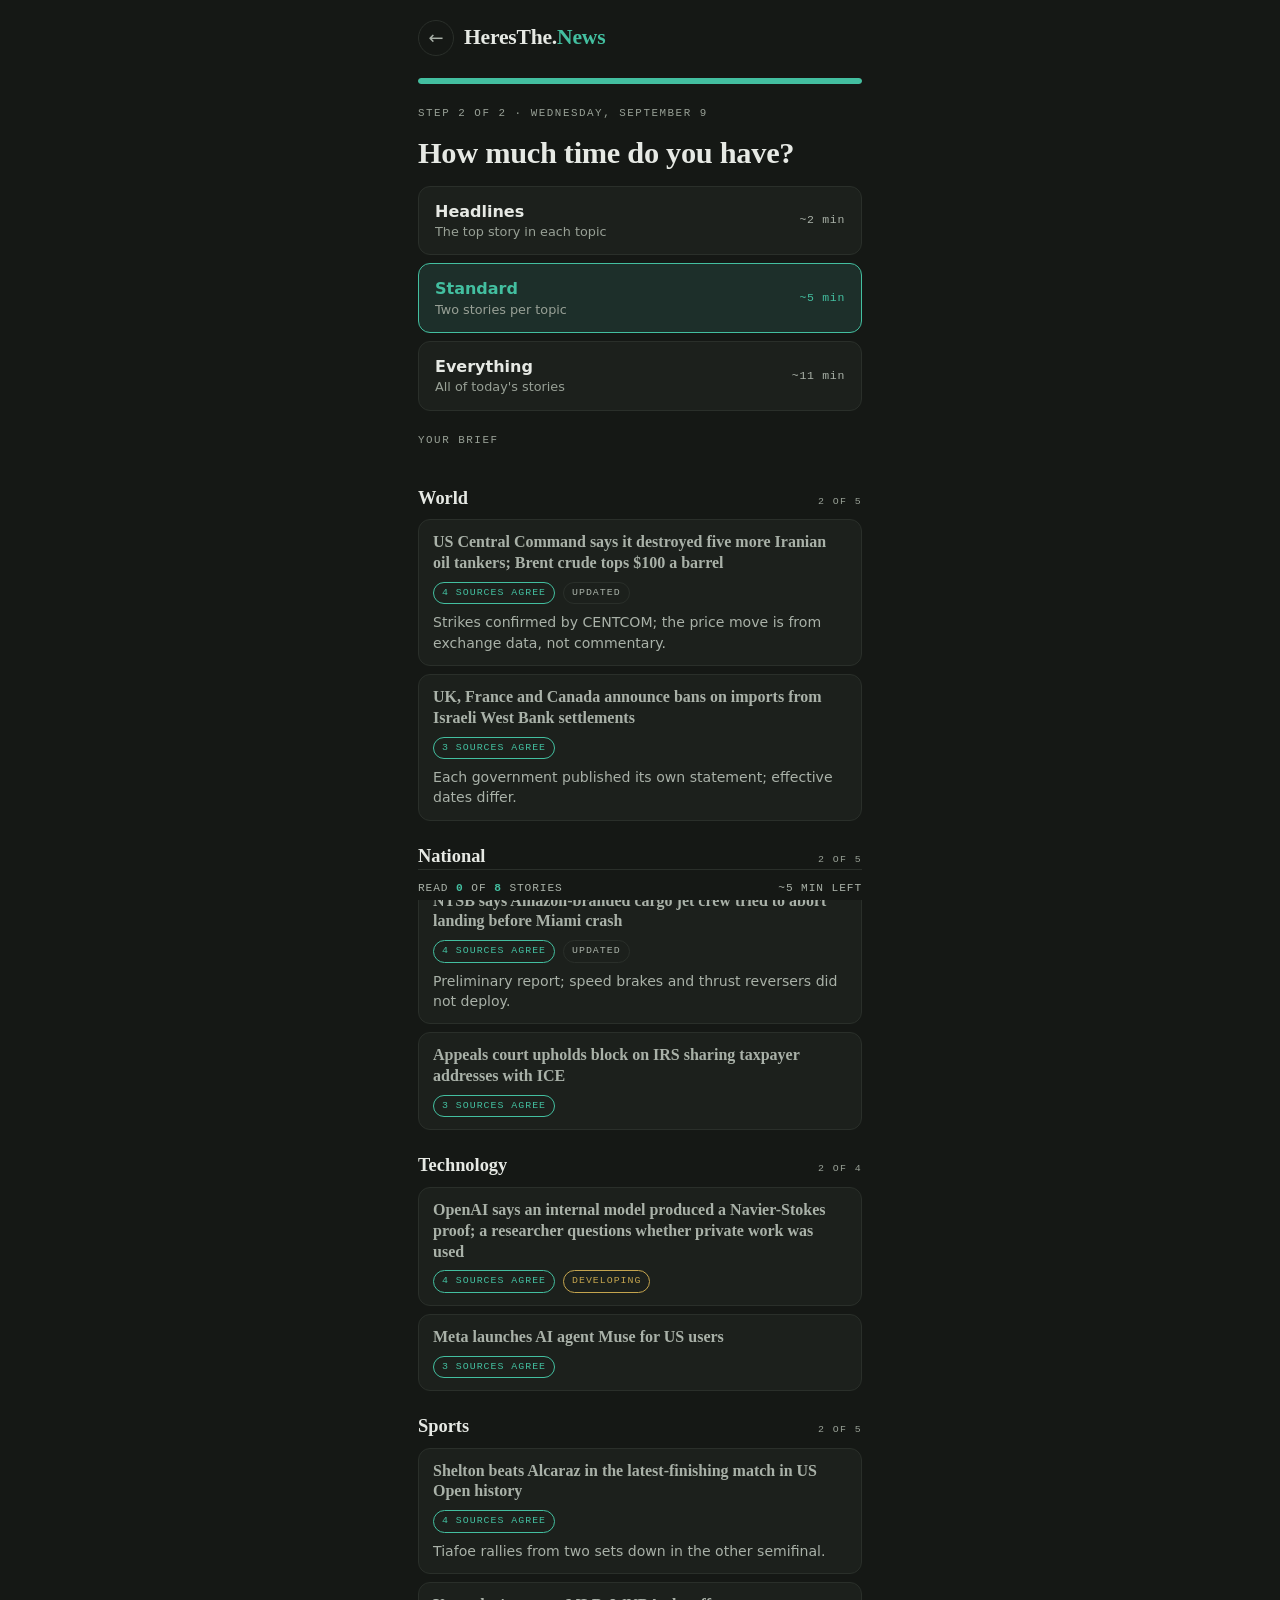
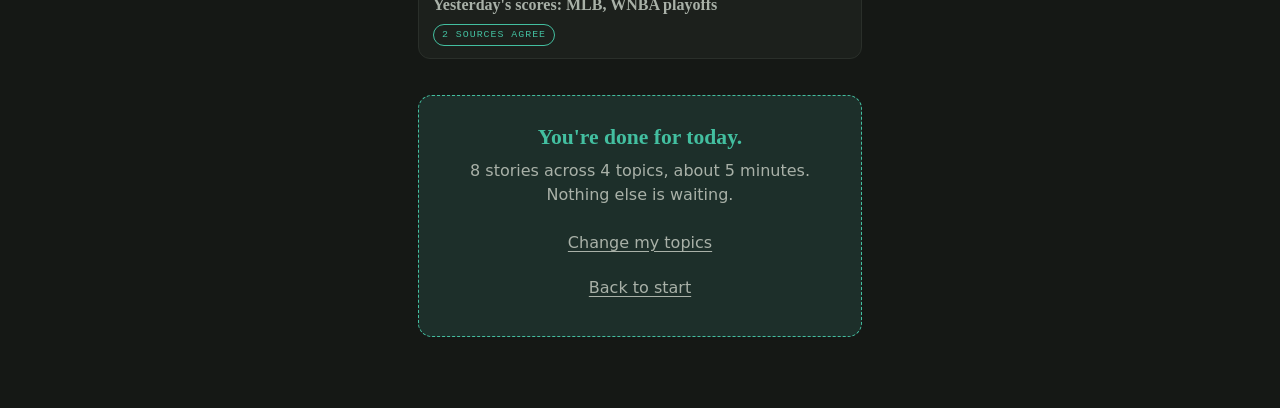
==== brief.html @ d8bd24c0 "Initial AI output: three screens built from BRIEF.md, untouched Landing (index.html), Pick your topi" ====
<!doctype html>
<html lang="en">
<head>
<meta charset="utf-8">
<meta name="viewport" content="width=device-width,initial-scale=1">
<title>HeresThe.News — Your brief</title>
<link rel="stylesheet" href="style.css">
</head>
<body>
<div class="app">
  <header class="masthead">
    <a class="back" href="index.html" aria-label="Back to start">&#8592;</a>
    <a class="brand" href="index.html">HeresThe.<em>News</em></a>
  </header>
  <div class="progress" aria-label="Step 2 of 2"><span style="width:100%"></span></div>

  <p class="eyebrow">Step 2 of 2 · Wednesday, September 9</p>
  <h1>How much time do you have?</h1>

  <div class="options" id="options">
    <label class="opt"><input type="radio" name="size" value="1"><span><span class="t">Headlines</span><span class="d">The top story in each topic</span></span><span class="cost" data-cost>~3 min</span></label>
    <label class="opt on"><input type="radio" name="size" value="2" checked><span><span class="t">Standard</span><span class="d">Two stories per topic</span></span><span class="cost" data-cost>~6 min</span></label>
    <label class="opt"><input type="radio" name="size" value="9"><span><span class="t">Everything</span><span class="d">All of today's stories</span></span><span class="cost" data-cost>~12 min</span></label>
  </div>

  <p class="eyebrow" id="briefLabel">Your brief</p>
  <div id="brief"></div>

  <section class="done" id="done">
    <h2>You're done for today.</h2>
    <p id="doneText"></p>
    <a class="btn btn-link" href="topics.html">Change my topics</a>
    <a class="btn btn-link" href="index.html">Back to start</a>
  </section>

  <div class="readbar" id="readbar"><span>Read <b id="readCount">0</b> of <b id="totalCount">0</b> stories</span><span id="timeLeft"></span></div>
</div>

<script>
const NAMES = {world:"World",national:"National",politics:"Politics",business:"Business",technology:"Technology",science:"Science",health:"Health",sports:"Sports",weather:"Weather",boxoffice:"Box Office",pop:"Pop Culture"};
const STORIES = {
  world:[
    ["US Central Command says it destroyed five more Iranian oil tankers; Brent crude tops $100 a barrel",4,"updated","Strikes confirmed by CENTCOM; the price move is from exchange data, not commentary."],
    ["UK, France and Canada announce bans on imports from Israeli West Bank settlements",3,"","Each government published its own statement; effective dates differ."],
    ["Typhoon warnings issued for Taiwan's east coast",3,"",""],
    ["EU parliament approves revised AI Act enforcement timeline",3,"",""],
    ["Chile counts votes in presidential runoff",2,"",""]],
  national:[
    ["NTSB says Amazon-branded cargo jet crew tried to abort landing before Miami crash",4,"updated","Preliminary report; speed brakes and thrust reversers did not deploy."],
    ["Appeals court upholds block on IRS sharing taxpayer addresses with ICE",3,"",""],
    ["FEMA opens disaster centers in three Gulf counties",2,"",""],
    ["Amtrak restores full Northeast Corridor service",3,"",""],
    ["Federal judge orders release of detained journalist",3,"",""]],
  politics:[
    ["Kavanaugh leaves Missouri's new congressional map blocked",4,"","A federal judge's conflicting order tells the state to use it; the Supreme Court has not resolved the split."],
    ["New Hampshire primary voters set Pappas-Sununu Senate matchup",3,"developing",""],
    ["Senate schedules vote on continuing resolution",2,"",""],
    ["Governors' association meets on disaster funding",2,"",""]],
  business:[
    ["US bars imports of some Canadian alcohol, dairy and motorcycles starting Sept. 29",4,"updated",""],
    ["Brent crude tops $100 a barrel; US gasoline averaged $4.07 on Aug. 31",3,"developing",""],
    ["Fed officials signal no change at next meeting",3,"",""]],
  technology:[
    ["OpenAI says an internal model produced a Navier-Stokes proof; a researcher questions whether private work was used",4,"developing",""],
    ["Meta launches AI agent Muse for US users",3,"",""],
    ["Apple sets September event date",3,"",""],
    ["Cloudflare outage traced to config push",2,"",""]],
  science:[
    ["Google DeepMind releases AI atlas mapping effects of 9 billion possible human DNA mutations",4,"",""],
    ["Rattlesnake blood proteins block venom toxins better than current antivenom in lab tests",3,"",""],
    ["NASA confirms Artemis III crew training schedule",2,"",""],
    ["Study links wildfire smoke to preterm births",3,"",""],
    ["New deep-sea vent species catalogued",2,"",""],
    ["Europa Clipper completes flyby",3,"",""]],
  health:[
    ["FDA grants accelerated approval to breast cancer drug camizestrant",3,"",""],
    ["FDA eases compounding rules to prevent shortage of newborn IV nutrition",3,"",""],
    ["CDC updates fall vaccine guidance",3,"",""]],
  sports:[
    ["Shelton beats Alcaraz in the latest-finishing match in US Open history",4,"","Tiafoe rallies from two sets down in the other semifinal."],
    ["Yesterday's scores: MLB, WNBA playoffs",2,"",""],
    ["NFL week 1 injury report",3,"",""],
    ["Ryder Cup captains announce picks",3,"",""],
    ["College football top 25 shuffles",2,"",""]],
  weather:[
    ["Lowell weakens to tropical storm and moves away from Hawaii; outages and damage remain on Kauai and Oahu",4,"updated",""]],
  boxoffice:[
    ["Spider-Man: Brand New Day leads Monday with $5.5m; domestic total $923.5m",3,"",""],
    ["Film producer Duncan Kenworthy to receive BAFTA Fellowship",2,"",""],
    ["Coyote vs. Acme holds second",2,"",""],
    ["The Odyssey passes $589m domestic",2,"",""]],
  pop:[
    ["South Park renamed 'South America' for its 29th season",3,"",""],
    ["Alex Warren's WILDCHILD debuts at No. 1 on two Billboard charts",3,"",""],
    ["Emmys announce presenters",2,"",""]]
};
const MIN_PER_STORY = 0.6;
const topics = JSON.parse(localStorage.getItem("htn.topics")||"null") || ["world","national","technology","sports"];
const briefEl = document.getElementById("brief");
let stories = [];

function render(){
  const per = +document.querySelector('input[name="size"]:checked').value;
  briefEl.innerHTML = topics.filter(t=>STORIES[t]).map(t => {
    const rows = STORIES[t].slice(0, per);
    return `<section class="section">
      <div class="section-head"><h2>${NAMES[t]}</h2><span class="eyebrow">${rows.length} of ${STORIES[t].length}</span></div>
      ${rows.map(([hd,src,flag,sum]) => `<article class="story">
        <p class="hd">${hd}</p>
        <div class="meta"><span class="pill src">${src} sources agree</span>${flag?`<span class="pill ${flag==="developing"?"dev":""}">${flag}</span>`:""}</div>
        ${sum?`<p class="sum">${sum}</p>`:""}
      </article>`).join("")}
    </section>`;
  }).join("");
  stories = [...briefEl.querySelectorAll(".story")];
  document.getElementById("totalCount").textContent = stories.length;
  document.getElementById("doneText").textContent = `${stories.length} stories across ${topics.length} ${topics.length===1?"topic":"topics"}, about ${Math.max(1,Math.round(stories.length*MIN_PER_STORY))} minutes. Nothing else is waiting.`;
  // costs reflect the chosen topics
  document.querySelectorAll("#options .opt").forEach(o => {
    const n = +o.querySelector("input").value;
    const count = topics.reduce((a,t)=>a+Math.min(n,(STORIES[t]||[]).length),0);
    o.querySelector("[data-cost]").textContent = `~${Math.max(1,Math.round(count*MIN_PER_STORY))} min`;
    o.classList.toggle("on", o.querySelector("input").checked);
  });
  onScroll();
}
function onScroll(){
  const mid = window.innerHeight*0.7;
  const read = stories.filter(s => s.getBoundingClientRect().bottom < mid).length;
  document.getElementById("readCount").textContent = read;
  const left = stories.length - read;
  document.getElementById("timeLeft").textContent = left===0 ? "Done" : `~${Math.max(1,Math.round(left*MIN_PER_STORY))} min left`;
}
document.getElementById("options").addEventListener("change", render);
window.addEventListener("scroll", onScroll, {passive:true});
render();
</script>
</body>
</html>
---- style.css ----
:root{
  --paper:#151815; --card:#1C201C; --ink:#E6E9E4; --ink-2:#A9B1A8; --ink-3:#98A096;
  --line:#2A2F2A; --green:#43BFA0; --green-ink:#0F1A16; --green-tint:#1D2F2A; --gold:#C4A44E;
  --serif:ui-serif,"New York",Georgia,"Times New Roman",serif;
  --sans:system-ui,-apple-system,"Segoe UI",sans-serif;
  --mono:ui-monospace,"SF Mono",Menlo,Consolas,monospace;
}
*{box-sizing:border-box}
html{background:var(--paper)}
body{margin:0;background:var(--paper);color:var(--ink);font-family:var(--sans);line-height:1.45;-webkit-font-smoothing:antialiased}
a{color:inherit}
.app{max-width:480px;margin:0 auto;padding:20px 18px 40px;min-height:100vh;display:flex;flex-direction:column}

/* masthead */
.masthead{display:flex;align-items:center;gap:10px;margin-bottom:18px}
.masthead .back{width:36px;height:36px;border-radius:50%;border:1px solid var(--line);display:flex;align-items:center;justify-content:center;text-decoration:none;color:var(--ink-2);font-size:18px;flex:none}
.masthead .back:hover{color:var(--ink);border-color:var(--ink-3)}
.brand{font-family:var(--serif);font-weight:700;font-size:1.35rem;letter-spacing:-.01em;text-decoration:none;color:var(--ink)}
.brand em{font-style:normal;color:var(--green)}
.brand small{display:block;font-family:var(--mono);font-size:.62rem;letter-spacing:.14em;text-transform:uppercase;color:var(--ink-3);margin-top:2px;font-weight:400}

/* progress bar */
.progress{height:6px;background:var(--line);border-radius:999px;overflow:hidden;margin:4px 0 22px}
.progress span{display:block;height:100%;background:var(--green);border-radius:999px;transition:width .3s}

/* type */
.eyebrow{font-family:var(--mono);font-size:.68rem;letter-spacing:.14em;text-transform:uppercase;color:var(--ink-3)}
h1{font-family:var(--serif);font-size:1.9rem;line-height:1.18;margin:0 0 14px;letter-spacing:-.01em}
h1 .hl{color:var(--green)}
h2{font-family:var(--serif);font-size:1.35rem;margin:0 0 12px;font-weight:600}
p{margin:0 0 14px;color:var(--ink-2)}
.muted{color:var(--ink-3);font-size:.85rem}

/* buttons */
.btn{display:block;width:100%;padding:15px 18px;border-radius:12px;border:1px solid transparent;font:600 1rem var(--sans);text-align:center;text-decoration:none;cursor:pointer}
.btn-primary{background:var(--green);color:var(--green-ink)}
.btn-primary:hover{filter:brightness(1.07)}
.btn-primary[disabled]{background:var(--line);color:var(--ink-3);cursor:not-allowed}
.btn-link{background:none;color:var(--ink-2);text-decoration:underline;text-underline-offset:3px;font-weight:500;padding:12px}
.btn-link:hover{color:var(--ink)}

/* landing */
.hero{flex:1;display:flex;flex-direction:column;justify-content:center;padding:16px 0 28px}
.hero h1{font-size:2.1rem}
.hero .lede{font-size:1.05rem}
.actions{display:grid;gap:8px}
.reassure{display:flex;gap:16px;justify-content:center;flex-wrap:wrap;margin-top:22px}
.reassure span{font-family:var(--mono);font-size:.68rem;letter-spacing:.1em;text-transform:uppercase;color:var(--ink-3)}
.reassure span::before{content:"";display:inline-block;width:6px;height:6px;border-radius:50%;background:var(--green);margin-right:7px;vertical-align:middle}

/* topic list */
.topics{list-style:none;margin:0 0 14px;padding:0;border:1px solid var(--line);border-radius:14px;overflow:hidden;background:var(--card)}
.topics li{border-top:1px solid var(--line)}
.topics li:first-child{border-top:0}
.topics label{display:flex;align-items:center;gap:14px;padding:13px 16px;cursor:pointer;user-select:none}
.topics label:hover{background:#20251f}
.topics input{position:absolute;opacity:0;pointer-events:none}
.topics .ico{width:30px;height:30px;border-radius:8px;background:var(--green-tint);display:flex;align-items:center;justify-content:center;font-size:16px;flex:none}
.topics .name{flex:1;font-weight:600}
.topics .count{font-family:var(--mono);font-size:.7rem;color:var(--ink-3);letter-spacing:.06em}
.topics .tick{width:22px;height:22px;border-radius:50%;border:1.5px solid var(--ink-3);display:flex;align-items:center;justify-content:center;font-size:13px;color:transparent;flex:none}
.topics input:checked ~ .tick{background:var(--green);border-color:var(--green);color:var(--green-ink)}
.topics input:checked ~ .name{color:var(--green)}
.sticky{position:sticky;bottom:0;padding:12px 0 6px;background:linear-gradient(to top,var(--paper) 70%,transparent)}

/* time options */
.options{display:grid;gap:8px;margin:0 0 22px}
.opt{display:flex;align-items:center;justify-content:space-between;gap:12px;padding:13px 16px;border:1px solid var(--line);border-radius:12px;background:var(--card);cursor:pointer}
.opt input{position:absolute;opacity:0;pointer-events:none}
.opt .t{font-weight:600}
.opt .d{display:block;font-size:.8rem;color:var(--ink-3);font-weight:400}
.opt .cost{font-family:var(--mono);font-size:.72rem;color:var(--ink-2);letter-spacing:.06em;white-space:nowrap}
.opt.on{border-color:var(--green);background:var(--green-tint)}
.opt.on .t,.opt.on .cost{color:var(--green)}

/* brief */
.section{margin:22px 0 6px}
.section-head{display:flex;align-items:baseline;justify-content:space-between;margin-bottom:8px}
.section-head h2{margin:0;font-size:1.15rem}
.section-head .eyebrow{font-size:.62rem}
.story{background:var(--card);border:1px solid var(--line);border-radius:12px;padding:12px 14px;margin-bottom:8px}
.story .hd{font-family:var(--serif);font-size:1rem;line-height:1.3;margin:0 0 8px;font-weight:600}
.story .meta{display:flex;gap:8px;align-items:center;flex-wrap:wrap}
.pill{font-family:var(--mono);font-size:.62rem;letter-spacing:.1em;text-transform:uppercase;padding:3px 8px;border-radius:999px;border:1px solid var(--line);color:var(--ink-2)}
.pill.src{border-color:var(--green);color:var(--green)}
.pill.dev{border-color:var(--gold);color:var(--gold)}
.story .sum{font-size:.88rem;color:var(--ink-2);margin:8px 0 0}
.done{margin-top:28px;padding:26px 18px;border:1px dashed var(--green);border-radius:14px;text-align:center;background:var(--green-tint)}
.done h2{color:var(--green);margin-bottom:6px}
.done p{margin-bottom:14px}
.readbar{position:sticky;bottom:0;margin-top:auto;background:var(--paper);border-top:1px solid var(--line);padding:10px 0 4px;font-family:var(--mono);font-size:.7rem;letter-spacing:.08em;text-transform:uppercase;color:var(--ink-2);display:flex;justify-content:space-between;align-items:center}
.readbar b{color:var(--green);font-weight:600}
.hidden{display:none}
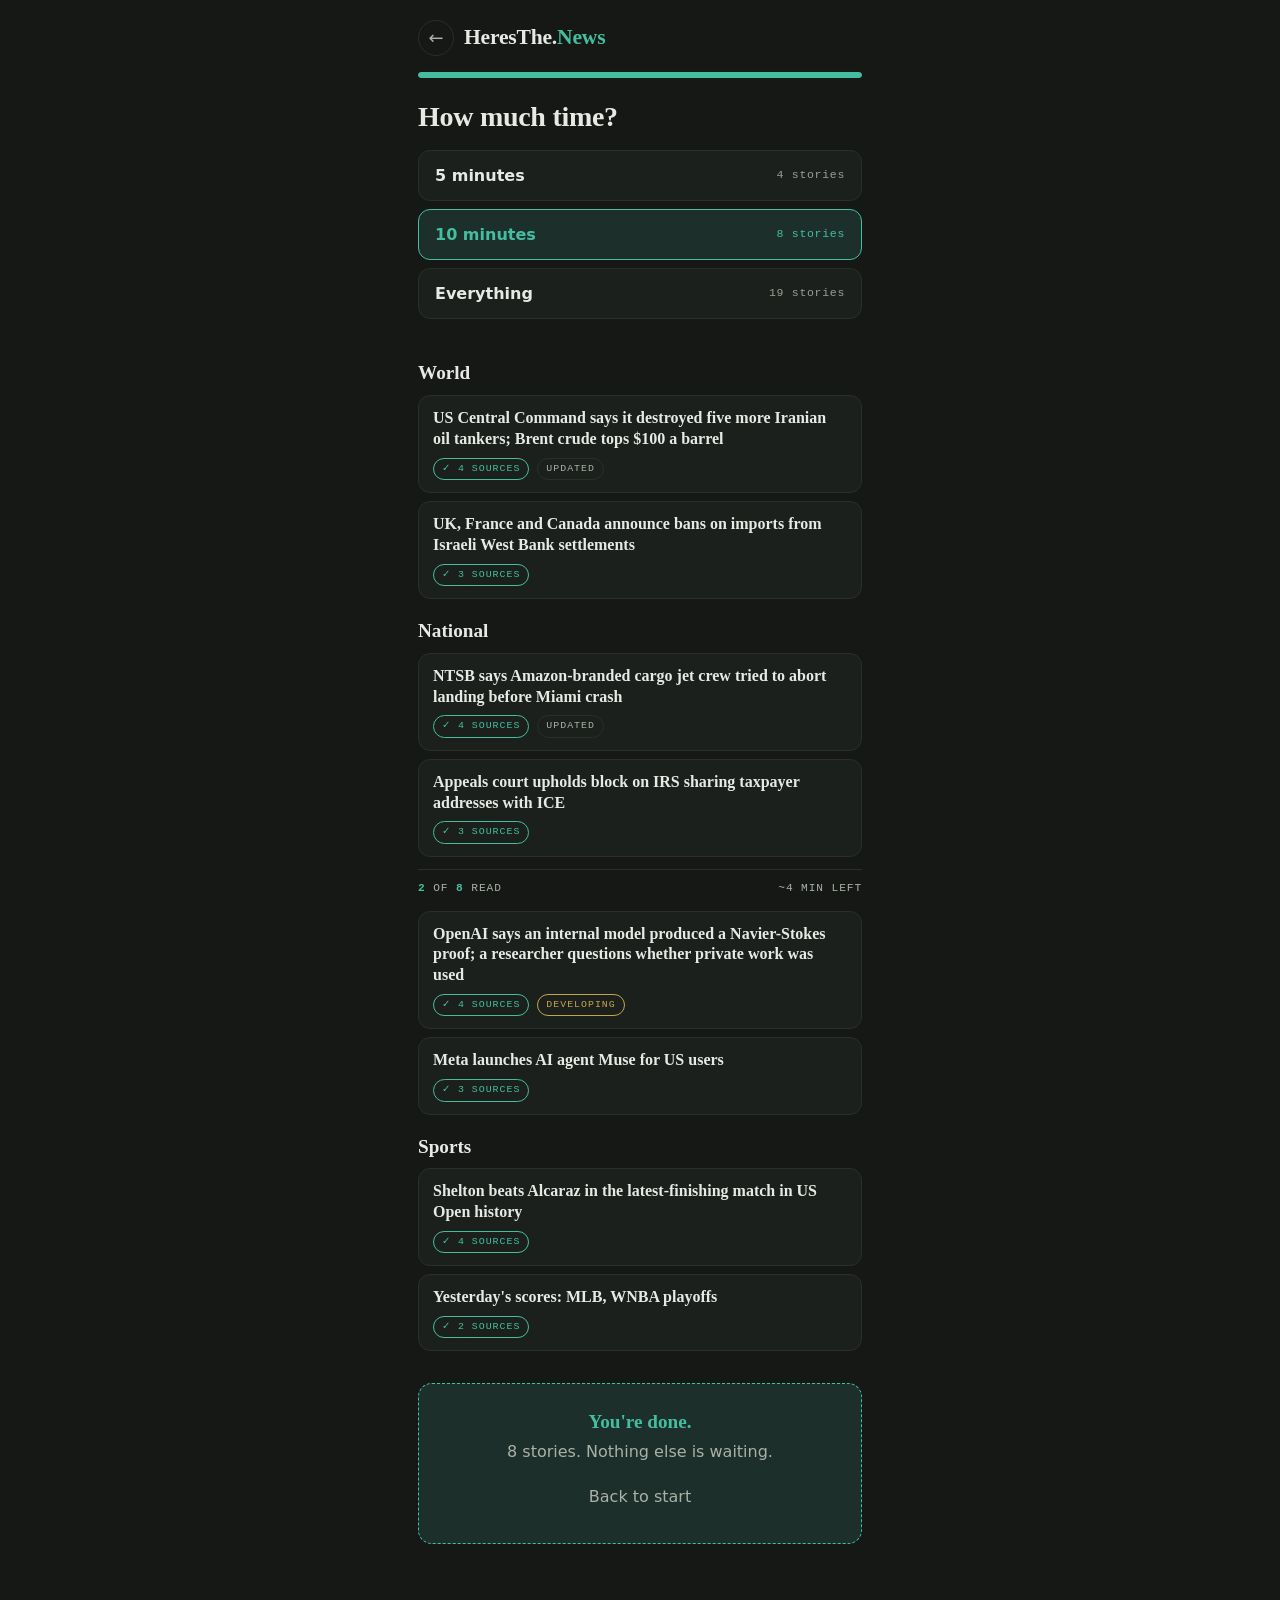
==== commit 844ebbad: "Refine signifiers: cut copy, add a demo animation, de-clutter screens 2 and 3 Landing: replaced the " ====
--- a/brief.html
+++ b/brief.html
@@ -14,85 +14,39 @@
   </header>
   <div class="progress" aria-label="Step 2 of 2"><span style="width:100%"></span></div>
 
-  <p class="eyebrow">Step 2 of 2 · Wednesday, September 9</p>
-  <h1>How much time do you have?</h1>
+  <h1>How much time?</h1>
 
   <div class="options" id="options">
-    <label class="opt"><input type="radio" name="size" value="1"><span><span class="t">Headlines</span><span class="d">The top story in each topic</span></span><span class="cost" data-cost>~3 min</span></label>
-    <label class="opt on"><input type="radio" name="size" value="2" checked><span><span class="t">Standard</span><span class="d">Two stories per topic</span></span><span class="cost" data-cost>~6 min</span></label>
-    <label class="opt"><input type="radio" name="size" value="9"><span><span class="t">Everything</span><span class="d">All of today's stories</span></span><span class="cost" data-cost>~12 min</span></label>
+    <label class="opt"><input type="radio" name="size" value="1"><span class="t">5 minutes</span><span class="cost" data-cost></span></label>
+    <label class="opt on"><input type="radio" name="size" value="2" checked><span class="t">10 minutes</span><span class="cost" data-cost></span></label>
+    <label class="opt"><input type="radio" name="size" value="9"><span class="t">Everything</span><span class="cost" data-cost></span></label>
   </div>
 
-  <p class="eyebrow" id="briefLabel">Your brief</p>
   <div id="brief"></div>
 
-  <section class="done" id="done">
-    <h2>You're done for today.</h2>
+  <section class="done-card">
+    <h2>You're done.</h2>
     <p id="doneText"></p>
-    <a class="btn btn-link" href="topics.html">Change my topics</a>
     <a class="btn btn-link" href="index.html">Back to start</a>
   </section>
 
-  <div class="readbar" id="readbar"><span>Read <b id="readCount">0</b> of <b id="totalCount">0</b> stories</span><span id="timeLeft"></span></div>
+  <div class="readbar"><span><b id="readCount">0</b> of <b id="totalCount">0</b> read</span><span id="timeLeft"></span></div>
 </div>
 
 <script>
 const NAMES = {world:"World",national:"National",politics:"Politics",business:"Business",technology:"Technology",science:"Science",health:"Health",sports:"Sports",weather:"Weather",boxoffice:"Box Office",pop:"Pop Culture"};
 const STORIES = {
-  world:[
-    ["US Central Command says it destroyed five more Iranian oil tankers; Brent crude tops $100 a barrel",4,"updated","Strikes confirmed by CENTCOM; the price move is from exchange data, not commentary."],
-    ["UK, France and Canada announce bans on imports from Israeli West Bank settlements",3,"","Each government published its own statement; effective dates differ."],
-    ["Typhoon warnings issued for Taiwan's east coast",3,"",""],
-    ["EU parliament approves revised AI Act enforcement timeline",3,"",""],
-    ["Chile counts votes in presidential runoff",2,"",""]],
-  national:[
-    ["NTSB says Amazon-branded cargo jet crew tried to abort landing before Miami crash",4,"updated","Preliminary report; speed brakes and thrust reversers did not deploy."],
-    ["Appeals court upholds block on IRS sharing taxpayer addresses with ICE",3,"",""],
-    ["FEMA opens disaster centers in three Gulf counties",2,"",""],
-    ["Amtrak restores full Northeast Corridor service",3,"",""],
-    ["Federal judge orders release of detained journalist",3,"",""]],
-  politics:[
-    ["Kavanaugh leaves Missouri's new congressional map blocked",4,"","A federal judge's conflicting order tells the state to use it; the Supreme Court has not resolved the split."],
-    ["New Hampshire primary voters set Pappas-Sununu Senate matchup",3,"developing",""],
-    ["Senate schedules vote on continuing resolution",2,"",""],
-    ["Governors' association meets on disaster funding",2,"",""]],
-  business:[
-    ["US bars imports of some Canadian alcohol, dairy and motorcycles starting Sept. 29",4,"updated",""],
-    ["Brent crude tops $100 a barrel; US gasoline averaged $4.07 on Aug. 31",3,"developing",""],
-    ["Fed officials signal no change at next meeting",3,"",""]],
-  technology:[
-    ["OpenAI says an internal model produced a Navier-Stokes proof; a researcher questions whether private work was used",4,"developing",""],
-    ["Meta launches AI agent Muse for US users",3,"",""],
-    ["Apple sets September event date",3,"",""],
-    ["Cloudflare outage traced to config push",2,"",""]],
-  science:[
-    ["Google DeepMind releases AI atlas mapping effects of 9 billion possible human DNA mutations",4,"",""],
-    ["Rattlesnake blood proteins block venom toxins better than current antivenom in lab tests",3,"",""],
-    ["NASA confirms Artemis III crew training schedule",2,"",""],
-    ["Study links wildfire smoke to preterm births",3,"",""],
-    ["New deep-sea vent species catalogued",2,"",""],
-    ["Europa Clipper completes flyby",3,"",""]],
-  health:[
-    ["FDA grants accelerated approval to breast cancer drug camizestrant",3,"",""],
-    ["FDA eases compounding rules to prevent shortage of newborn IV nutrition",3,"",""],
-    ["CDC updates fall vaccine guidance",3,"",""]],
-  sports:[
-    ["Shelton beats Alcaraz in the latest-finishing match in US Open history",4,"","Tiafoe rallies from two sets down in the other semifinal."],
-    ["Yesterday's scores: MLB, WNBA playoffs",2,"",""],
-    ["NFL week 1 injury report",3,"",""],
-    ["Ryder Cup captains announce picks",3,"",""],
-    ["College football top 25 shuffles",2,"",""]],
-  weather:[
-    ["Lowell weakens to tropical storm and moves away from Hawaii; outages and damage remain on Kauai and Oahu",4,"updated",""]],
-  boxoffice:[
-    ["Spider-Man: Brand New Day leads Monday with $5.5m; domestic total $923.5m",3,"",""],
-    ["Film producer Duncan Kenworthy to receive BAFTA Fellowship",2,"",""],
-    ["Coyote vs. Acme holds second",2,"",""],
-    ["The Odyssey passes $589m domestic",2,"",""]],
-  pop:[
-    ["South Park renamed 'South America' for its 29th season",3,"",""],
-    ["Alex Warren's WILDCHILD debuts at No. 1 on two Billboard charts",3,"",""],
-    ["Emmys announce presenters",2,"",""]]
+  world:[["US Central Command says it destroyed five more Iranian oil tankers; Brent crude tops $100 a barrel",4,"updated"],["UK, France and Canada announce bans on imports from Israeli West Bank settlements",3,""],["Typhoon warnings issued for Taiwan's east coast",3,""],["EU parliament approves revised AI Act enforcement timeline",3,""],["Chile counts votes in presidential runoff",2,""]],
+  national:[["NTSB says Amazon-branded cargo jet crew tried to abort landing before Miami crash",4,"updated"],["Appeals court upholds block on IRS sharing taxpayer addresses with ICE",3,""],["FEMA opens disaster centers in three Gulf counties",2,""],["Amtrak restores full Northeast Corridor service",3,""],["Federal judge orders release of detained journalist",3,""]],
+  politics:[["Kavanaugh leaves Missouri's new congressional map blocked",4,""],["New Hampshire primary voters set Pappas-Sununu Senate matchup",3,"developing"],["Senate schedules vote on continuing resolution",2,""],["Governors' association meets on disaster funding",2,""]],
+  business:[["US bars imports of some Canadian alcohol, dairy and motorcycles starting Sept. 29",4,"updated"],["Brent crude tops $100 a barrel; US gasoline averaged $4.07 on Aug. 31",3,"developing"],["Fed officials signal no change at next meeting",3,""]],
+  technology:[["OpenAI says an internal model produced a Navier-Stokes proof; a researcher questions whether private work was used",4,"developing"],["Meta launches AI agent Muse for US users",3,""],["Apple sets September event date",3,""],["Cloudflare outage traced to config push",2,""]],
+  science:[["Google DeepMind releases AI atlas mapping effects of 9 billion possible human DNA mutations",4,""],["Rattlesnake blood proteins block venom toxins better than current antivenom in lab tests",3,""],["NASA confirms Artemis III crew training schedule",2,""],["Study links wildfire smoke to preterm births",3,""],["New deep-sea vent species catalogued",2,""],["Europa Clipper completes flyby",3,""]],
+  health:[["FDA grants accelerated approval to breast cancer drug camizestrant",3,""],["FDA eases compounding rules to prevent shortage of newborn IV nutrition",3,""],["CDC updates fall vaccine guidance",3,""]],
+  sports:[["Shelton beats Alcaraz in the latest-finishing match in US Open history",4,""],["Yesterday's scores: MLB, WNBA playoffs",2,""],["NFL week 1 injury report",3,""],["Ryder Cup captains announce picks",3,""],["College football top 25 shuffles",2,""]],
+  weather:[["Lowell weakens to tropical storm and moves away from Hawaii; outages and damage remain on Kauai and Oahu",4,"updated"]],
+  boxoffice:[["Spider-Man: Brand New Day leads Monday with $5.5m; domestic total $923.5m",3,""],["Film producer Duncan Kenworthy to receive BAFTA Fellowship",2,""],["Coyote vs. Acme holds second",2,""],["The Odyssey passes $589m domestic",2,""]],
+  pop:[["South Park renamed 'South America' for its 29th season",3,""],["Alex Warren's WILDCHILD debuts at No. 1 on two Billboard charts",3,""],["Emmys announce presenters",2,""]]
 };
 const MIN_PER_STORY = 0.6;
 const topics = JSON.parse(localStorage.getItem("htn.topics")||"null") || ["world","national","technology","sports"];
@@ -101,25 +55,18 @@
 
 function render(){
   const per = +document.querySelector('input[name="size"]:checked').value;
-  briefEl.innerHTML = topics.filter(t=>STORIES[t]).map(t => {
-    const rows = STORIES[t].slice(0, per);
-    return `<section class="section">
-      <div class="section-head"><h2>${NAMES[t]}</h2><span class="eyebrow">${rows.length} of ${STORIES[t].length}</span></div>
-      ${rows.map(([hd,src,flag,sum]) => `<article class="story">
+  briefEl.innerHTML = topics.filter(t=>STORIES[t]).map(t => `<section class="section"><h2>${NAMES[t]}</h2>
+      ${STORIES[t].slice(0, per).map(([hd,src,flag]) => `<article class="story">
         <p class="hd">${hd}</p>
-        <div class="meta"><span class="pill src">${src} sources agree</span>${flag?`<span class="pill ${flag==="developing"?"dev":""}">${flag}</span>`:""}</div>
-        ${sum?`<p class="sum">${sum}</p>`:""}
-      </article>`).join("")}
-    </section>`;
-  }).join("");
+        <div class="meta"><span class="pill src">✓ ${src} sources</span>${flag?`<span class="pill ${flag==="developing"?"dev":""}">${flag}</span>`:""}</div>
+      </article>`).join("")}</section>`).join("");
   stories = [...briefEl.querySelectorAll(".story")];
   document.getElementById("totalCount").textContent = stories.length;
-  document.getElementById("doneText").textContent = `${stories.length} stories across ${topics.length} ${topics.length===1?"topic":"topics"}, about ${Math.max(1,Math.round(stories.length*MIN_PER_STORY))} minutes. Nothing else is waiting.`;
-  // costs reflect the chosen topics
+  document.getElementById("doneText").textContent = `${stories.length} stories. Nothing else is waiting.`;
   document.querySelectorAll("#options .opt").forEach(o => {
     const n = +o.querySelector("input").value;
     const count = topics.reduce((a,t)=>a+Math.min(n,(STORIES[t]||[]).length),0);
-    o.querySelector("[data-cost]").textContent = `~${Math.max(1,Math.round(count*MIN_PER_STORY))} min`;
+    o.querySelector("[data-cost]").textContent = `${count} stories`;
     o.classList.toggle("on", o.querySelector("input").checked);
   });
   onScroll();
--- a/style.css
+++ b/style.css
@@ -9,85 +9,97 @@
 html{background:var(--paper)}
 body{margin:0;background:var(--paper);color:var(--ink);font-family:var(--sans);line-height:1.45;-webkit-font-smoothing:antialiased}
 a{color:inherit}
-.app{max-width:480px;margin:0 auto;padding:20px 18px 40px;min-height:100vh;display:flex;flex-direction:column}
+.app{max-width:480px;margin:0 auto;padding:20px 18px 32px;min-height:100vh;display:flex;flex-direction:column}
 
 /* masthead */
-.masthead{display:flex;align-items:center;gap:10px;margin-bottom:18px}
+.masthead{display:flex;align-items:center;gap:10px;margin-bottom:14px}
 .masthead .back{width:36px;height:36px;border-radius:50%;border:1px solid var(--line);display:flex;align-items:center;justify-content:center;text-decoration:none;color:var(--ink-2);font-size:18px;flex:none}
 .masthead .back:hover{color:var(--ink);border-color:var(--ink-3)}
 .brand{font-family:var(--serif);font-weight:700;font-size:1.35rem;letter-spacing:-.01em;text-decoration:none;color:var(--ink)}
 .brand em{font-style:normal;color:var(--green)}
-.brand small{display:block;font-family:var(--mono);font-size:.62rem;letter-spacing:.14em;text-transform:uppercase;color:var(--ink-3);margin-top:2px;font-weight:400}
 
 /* progress bar */
-.progress{height:6px;background:var(--line);border-radius:999px;overflow:hidden;margin:4px 0 22px}
-.progress span{display:block;height:100%;background:var(--green);border-radius:999px;transition:width .3s}
+.progress{height:6px;background:var(--line);border-radius:999px;overflow:hidden;margin:2px 0 22px}
+.progress span{display:block;height:100%;background:var(--green);border-radius:999px}
 
 /* type */
-.eyebrow{font-family:var(--mono);font-size:.68rem;letter-spacing:.14em;text-transform:uppercase;color:var(--ink-3)}
-h1{font-family:var(--serif);font-size:1.9rem;line-height:1.18;margin:0 0 14px;letter-spacing:-.01em}
-h1 .hl{color:var(--green)}
-h2{font-family:var(--serif);font-size:1.35rem;margin:0 0 12px;font-weight:600}
+h1{font-family:var(--serif);font-size:1.75rem;line-height:1.2;margin:0 0 16px;letter-spacing:-.01em}
+h2{font-family:var(--serif);font-size:1.2rem;margin:0 0 8px;font-weight:600}
 p{margin:0 0 14px;color:var(--ink-2)}
-.muted{color:var(--ink-3);font-size:.85rem}
+.muted{color:var(--ink-3);font-size:.8rem;text-align:center}
 
 /* buttons */
 .btn{display:block;width:100%;padding:15px 18px;border-radius:12px;border:1px solid transparent;font:600 1rem var(--sans);text-align:center;text-decoration:none;cursor:pointer}
 .btn-primary{background:var(--green);color:var(--green-ink)}
 .btn-primary:hover{filter:brightness(1.07)}
 .btn-primary[disabled]{background:var(--line);color:var(--ink-3);cursor:not-allowed}
-.btn-link{background:none;color:var(--ink-2);text-decoration:underline;text-underline-offset:3px;font-weight:500;padding:12px}
+.btn-link{background:none;color:var(--ink-2);font-weight:500;padding:12px}
 .btn-link:hover{color:var(--ink)}
 
-/* landing */
-.hero{flex:1;display:flex;flex-direction:column;justify-content:center;padding:16px 0 28px}
-.hero h1{font-size:2.1rem}
-.hero .lede{font-size:1.05rem}
-.actions{display:grid;gap:8px}
-.reassure{display:flex;gap:16px;justify-content:center;flex-wrap:wrap;margin-top:22px}
-.reassure span{font-family:var(--mono);font-size:.68rem;letter-spacing:.1em;text-transform:uppercase;color:var(--ink-3)}
-.reassure span::before{content:"";display:inline-block;width:6px;height:6px;border-radius:50%;background:var(--green);margin-right:7px;vertical-align:middle}
+/* ---------- landing ---------- */
+.hero{flex:1;display:flex;flex-direction:column;align-items:center;justify-content:center;text-align:center;gap:22px;padding:8px 0 20px}
+.hero h1{margin:0;font-size:1.6rem;max-width:22ch}
+.hero h1 em{font-style:normal;color:var(--green)}
+.actions{width:100%;display:grid;gap:6px}
 
-/* topic list */
-.topics{list-style:none;margin:0 0 14px;padding:0;border:1px solid var(--line);border-radius:14px;overflow:hidden;background:var(--card)}
+/* the demo: a wall of stories that gets chosen, sized, checked, and finished */
+.demo{width:230px;height:250px;position:relative;font-family:var(--mono)}
+.demo .chips{display:flex;gap:6px;margin-bottom:10px}
+.demo .chip{font-size:.6rem;letter-spacing:.08em;text-transform:uppercase;padding:3px 8px;border-radius:999px;border:1px solid var(--line);color:var(--ink-3);animation:chip 8s infinite}
+.demo .chip.pick{animation-name:chipPick}
+.demo .row{display:flex;align-items:center;gap:8px;height:24px;overflow:hidden;animation:row 8s infinite}
+.demo .row.drop{animation-name:rowDrop}
+.demo .bar{height:8px;border-radius:4px;background:#363c36;flex:1}
+.demo .bar.s{flex:0 0 55%}
+.demo .ok{font-size:.58rem;color:var(--green);letter-spacing:.06em;white-space:nowrap;opacity:0;animation:ok 8s infinite}
+.demo .done{position:absolute;left:50%;bottom:6px;transform:translateX(-50%) scale(.6);opacity:0;font-size:.72rem;letter-spacing:.14em;text-transform:uppercase;color:var(--green-ink);background:var(--green);padding:6px 14px;border-radius:999px;animation:done 8s infinite}
+@keyframes chip{0%,100%{opacity:1}}
+@keyframes chipPick{0%,14%{border-color:var(--line);color:var(--ink-3);background:none}20%,90%{border-color:var(--green);color:var(--green);background:var(--green-tint)}96%,100%{border-color:var(--line);color:var(--ink-3);background:none}}
+@keyframes row{0%,100%{opacity:1}}
+@keyframes rowDrop{0%,24%{height:24px;opacity:1}34%,90%{height:0;opacity:0}97%,100%{height:24px;opacity:1}}
+@keyframes ok{0%,46%{opacity:0;transform:translateX(6px)}54%,90%{opacity:1;transform:none}95%,100%{opacity:0}}
+@keyframes done{0%,68%{opacity:0;transform:translateX(-50%) scale(.6)}76%,90%{opacity:1;transform:translateX(-50%) scale(1)}95%,100%{opacity:0;transform:translateX(-50%) scale(.6)}}
+@media (prefers-reduced-motion:reduce){
+  .demo *{animation:none!important}
+  .demo .chip.pick{border-color:var(--green);color:var(--green);background:var(--green-tint)}
+  .demo .row.drop{display:none}
+  .demo .ok{opacity:1}
+  .demo .done{opacity:1;transform:translateX(-50%) scale(1)}
+}
+
+/* ---------- topic list ---------- */
+.topics{list-style:none;margin:0 0 12px;padding:0;border:1px solid var(--line);border-radius:14px;overflow:hidden;background:var(--card)}
 .topics li{border-top:1px solid var(--line)}
 .topics li:first-child{border-top:0}
-.topics label{display:flex;align-items:center;gap:14px;padding:13px 16px;cursor:pointer;user-select:none}
+.topics label{display:flex;align-items:center;gap:14px;padding:12px 16px;cursor:pointer;user-select:none}
 .topics label:hover{background:#20251f}
 .topics input{position:absolute;opacity:0;pointer-events:none}
-.topics .ico{width:30px;height:30px;border-radius:8px;background:var(--green-tint);display:flex;align-items:center;justify-content:center;font-size:16px;flex:none}
+.topics .ico{width:28px;height:28px;border-radius:8px;background:var(--green-tint);display:flex;align-items:center;justify-content:center;font-size:15px;flex:none}
 .topics .name{flex:1;font-weight:600}
-.topics .count{font-family:var(--mono);font-size:.7rem;color:var(--ink-3);letter-spacing:.06em}
-.topics .tick{width:22px;height:22px;border-radius:50%;border:1.5px solid var(--ink-3);display:flex;align-items:center;justify-content:center;font-size:13px;color:transparent;flex:none}
+.topics .tick{width:22px;height:22px;border-radius:50%;border:1.5px solid var(--line);display:flex;align-items:center;justify-content:center;font-size:13px;color:transparent;flex:none}
 .topics input:checked ~ .tick{background:var(--green);border-color:var(--green);color:var(--green-ink)}
 .topics input:checked ~ .name{color:var(--green)}
-.sticky{position:sticky;bottom:0;padding:12px 0 6px;background:linear-gradient(to top,var(--paper) 70%,transparent)}
+.sticky{position:sticky;bottom:0;padding:10px 0 4px;background:linear-gradient(to top,var(--paper) 70%,transparent)}
 
-/* time options */
+/* ---------- time options ---------- */
 .options{display:grid;gap:8px;margin:0 0 22px}
 .opt{display:flex;align-items:center;justify-content:space-between;gap:12px;padding:13px 16px;border:1px solid var(--line);border-radius:12px;background:var(--card);cursor:pointer}
 .opt input{position:absolute;opacity:0;pointer-events:none}
 .opt .t{font-weight:600}
-.opt .d{display:block;font-size:.8rem;color:var(--ink-3);font-weight:400}
-.opt .cost{font-family:var(--mono);font-size:.72rem;color:var(--ink-2);letter-spacing:.06em;white-space:nowrap}
+.opt .cost{font-family:var(--mono);font-size:.72rem;color:var(--ink-3);letter-spacing:.06em;white-space:nowrap}
 .opt.on{border-color:var(--green);background:var(--green-tint)}
 .opt.on .t,.opt.on .cost{color:var(--green)}
 
-/* brief */
-.section{margin:22px 0 6px}
-.section-head{display:flex;align-items:baseline;justify-content:space-between;margin-bottom:8px}
-.section-head h2{margin:0;font-size:1.15rem}
-.section-head .eyebrow{font-size:.62rem}
+/* ---------- brief ---------- */
+.section{margin:18px 0 4px}
 .story{background:var(--card);border:1px solid var(--line);border-radius:12px;padding:12px 14px;margin-bottom:8px}
-.story .hd{font-family:var(--serif);font-size:1rem;line-height:1.3;margin:0 0 8px;font-weight:600}
+.story .hd{font-family:var(--serif);font-size:1rem;line-height:1.3;margin:0 0 8px;font-weight:600;color:var(--ink)}
 .story .meta{display:flex;gap:8px;align-items:center;flex-wrap:wrap}
 .pill{font-family:var(--mono);font-size:.62rem;letter-spacing:.1em;text-transform:uppercase;padding:3px 8px;border-radius:999px;border:1px solid var(--line);color:var(--ink-2)}
 .pill.src{border-color:var(--green);color:var(--green)}
 .pill.dev{border-color:var(--gold);color:var(--gold)}
-.story .sum{font-size:.88rem;color:var(--ink-2);margin:8px 0 0}
-.done{margin-top:28px;padding:26px 18px;border:1px dashed var(--green);border-radius:14px;text-align:center;background:var(--green-tint)}
-.done h2{color:var(--green);margin-bottom:6px}
-.done p{margin-bottom:14px}
+.done-card{margin-top:24px;padding:24px 18px;border:1px dashed var(--green);border-radius:14px;text-align:center;background:var(--green-tint)}
+.done-card h2{color:var(--green);margin-bottom:4px}
+.done-card p{margin-bottom:10px}
 .readbar{position:sticky;bottom:0;margin-top:auto;background:var(--paper);border-top:1px solid var(--line);padding:10px 0 4px;font-family:var(--mono);font-size:.7rem;letter-spacing:.08em;text-transform:uppercase;color:var(--ink-2);display:flex;justify-content:space-between;align-items:center}
 .readbar b{color:var(--green);font-weight:600}
-.hidden{display:none}
